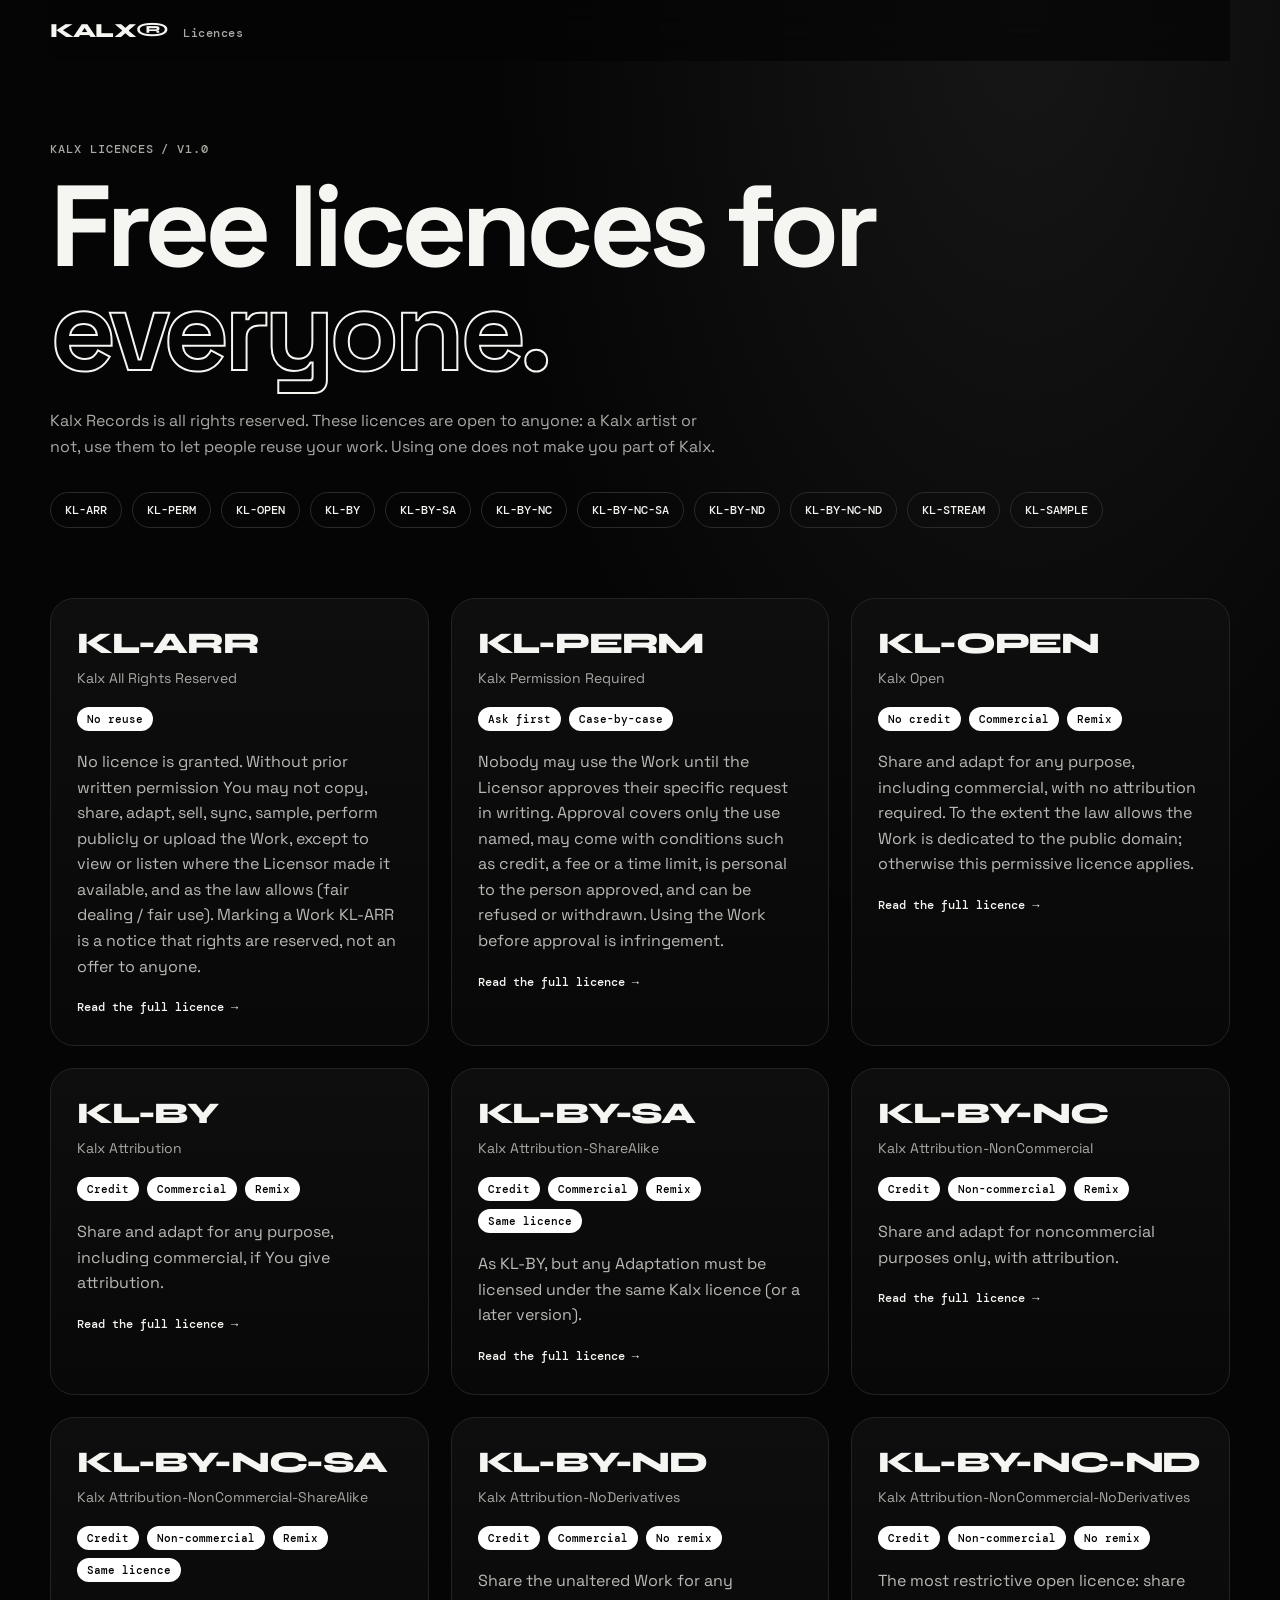
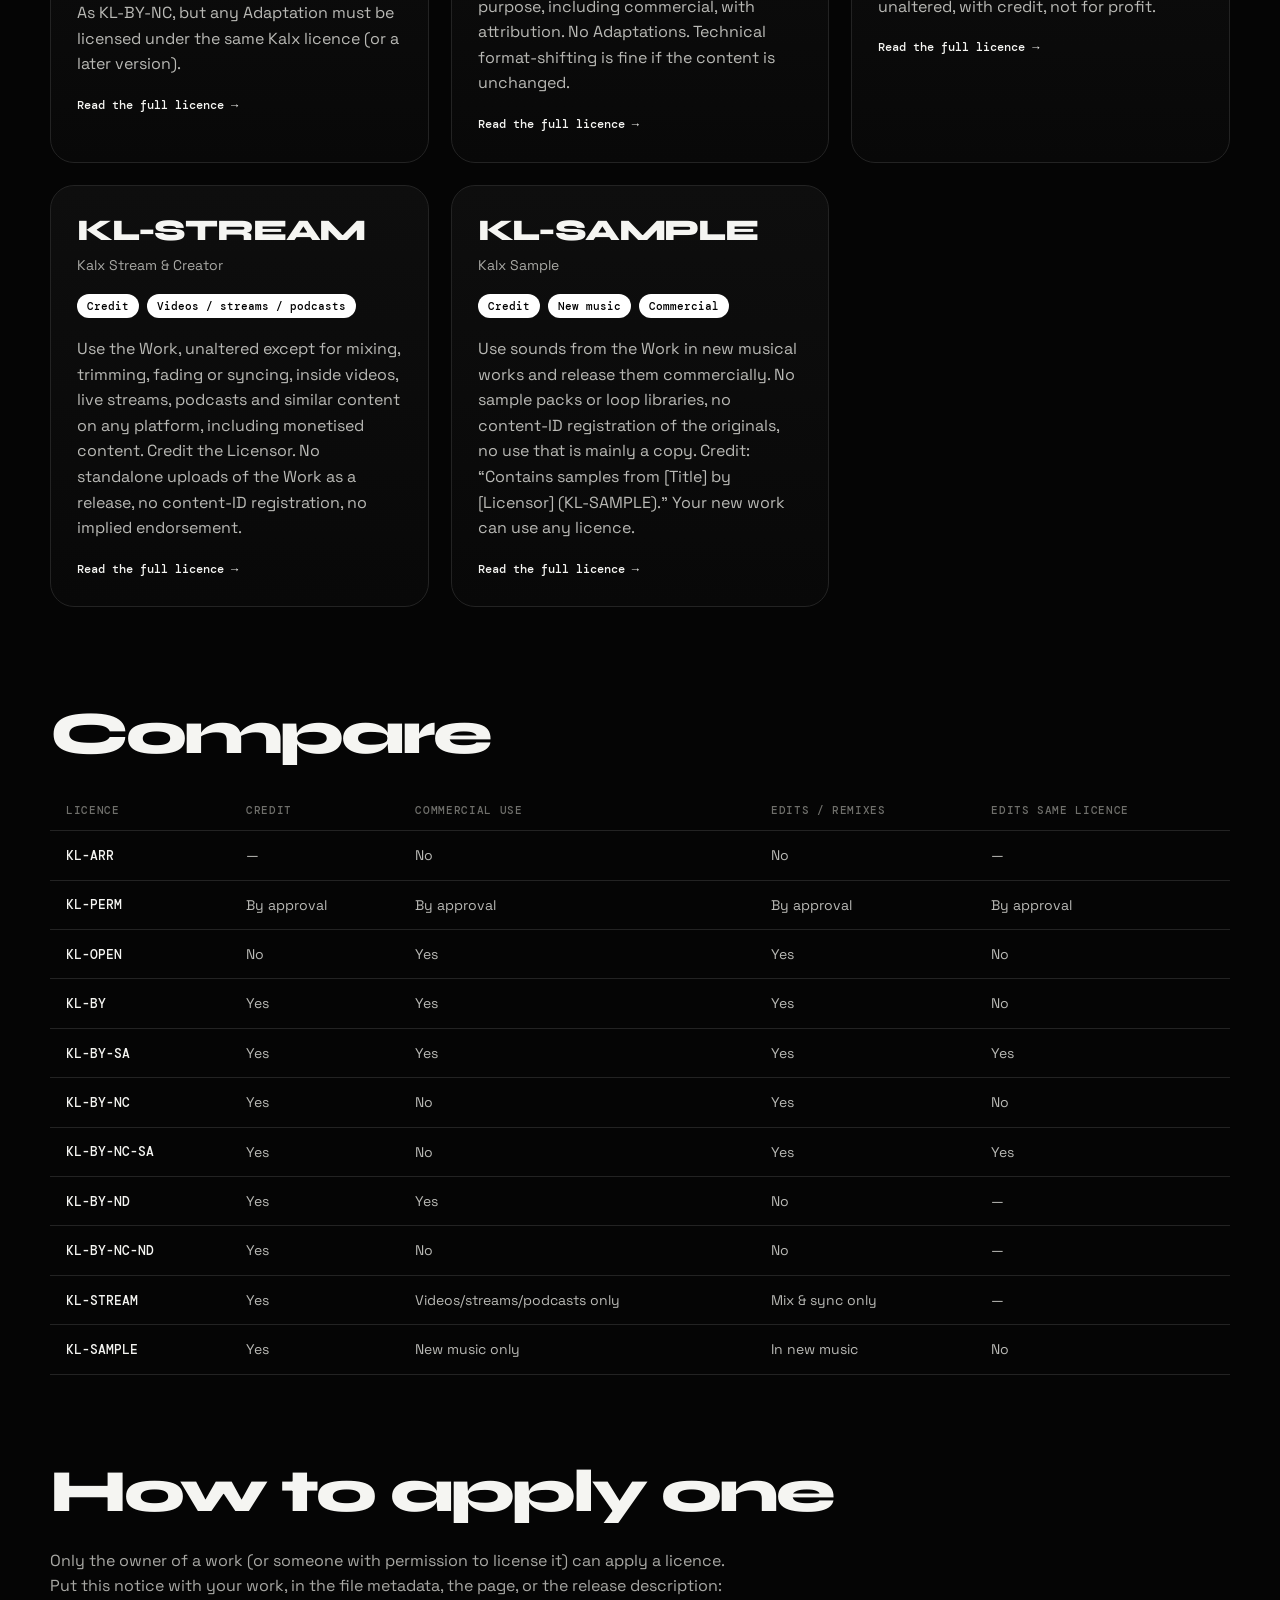
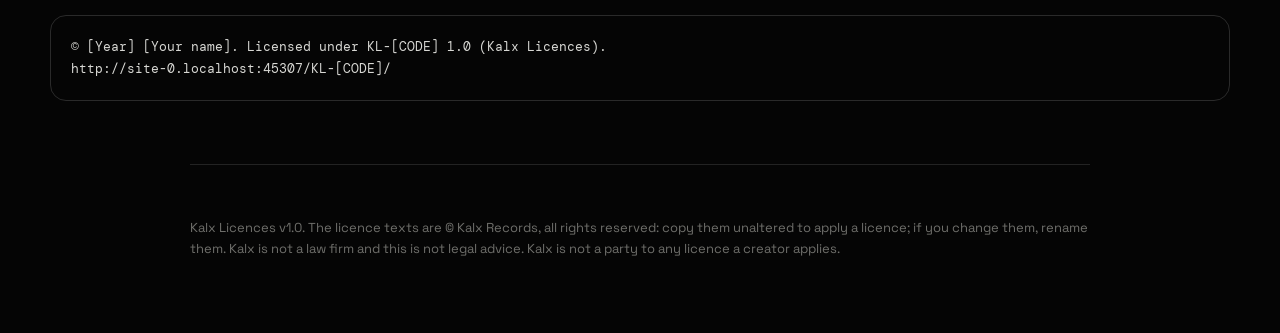
==== index.html @ 7dd25565 "asd" ====
<!doctype html><html lang="en"><head><meta charset="utf-8"><meta name="viewport" content="width=device-width,initial-scale=1"><title>Kalx Licences — free licences anyone can use</title><meta name="description" content="Kalx Licences v1.0: eleven free-to-use licences for music, art and more. Anyone can apply them to their own work."><meta name="theme-color" content="#050505"><link rel="icon" href="data:image/svg+xml,%3Csvg xmlns='http://www.w3.org/2000/svg' viewBox='0 0 32 32'%3E%3Crect width='32' height='32' rx='7' fill='%23050505'/%3E%3Ctext x='16' y='23' font-size='20' font-family='sans-serif' font-weight='800' text-anchor='middle' fill='%23fff'%3EK%3C/text%3E%3C/svg%3E"><link rel="preconnect" href="https://fonts.googleapis.com"><link rel="preconnect" href="https://fonts.gstatic.com" crossorigin><link href="https://fonts.googleapis.com/css2?family=DM+Mono:wght@400;500&family=Space+Grotesk:wght@400;500;700&family=Syne:wght@700;800&display=swap" rel="stylesheet"><link rel="stylesheet" href="style.css"></head><body><header class="nav wrap"><a class="wordmark" href="">KALX<span>®</span> <em>Licences</em></a></header><section class="hero wrap"><p class="eyebrow">Kalx Licences / v1.0</p><h1>Free licences for <em>everyone.</em></h1><p class="lede">Kalx Records is all rights reserved. These licences are open to anyone: a Kalx artist or not, use them to let people reuse your work. Using one does not make you part of Kalx.</p><nav class="chips" aria-label="Licences"><a href="KL-ARR/">KL-ARR</a><a href="KL-PERM/">KL-PERM</a><a href="KL-OPEN/">KL-OPEN</a><a href="KL-BY/">KL-BY</a><a href="KL-BY-SA/">KL-BY-SA</a><a href="KL-BY-NC/">KL-BY-NC</a><a href="KL-BY-NC-SA/">KL-BY-NC-SA</a><a href="KL-BY-ND/">KL-BY-ND</a><a href="KL-BY-NC-ND/">KL-BY-NC-ND</a><a href="KL-STREAM/">KL-STREAM</a><a href="KL-SAMPLE/">KL-SAMPLE</a></nav></section><section class="wrap grid"><a class="card" href="KL-ARR/"><h2>KL-ARR</h2><span class="sub">Kalx All Rights Reserved</span><div class="tags"><span>No reuse</span></div><p>No licence is granted. Without prior written permission You may not copy, share, adapt, sell, sync, sample, perform publicly or upload the Work, except to view or listen where the Licensor made it available, and as the law allows (fair dealing / fair use). Marking a Work KL-ARR is a notice that rights are reserved, not an offer to anyone.</p><span class="open">Read the full licence →</span></a><a class="card" href="KL-PERM/"><h2>KL-PERM</h2><span class="sub">Kalx Permission Required</span><div class="tags"><span>Ask first</span><span>Case-by-case</span></div><p>Nobody may use the Work until the Licensor approves their specific request in writing. Approval covers only the use named, may come with conditions such as credit, a fee or a time limit, is personal to the person approved, and can be refused or withdrawn. Using the Work before approval is infringement.</p><span class="open">Read the full licence →</span></a><a class="card" href="KL-OPEN/"><h2>KL-OPEN</h2><span class="sub">Kalx Open</span><div class="tags"><span>No credit</span><span>Commercial</span><span>Remix</span></div><p>Share and adapt for any purpose, including commercial, with no attribution required. To the extent the law allows the Work is dedicated to the public domain; otherwise this permissive licence applies.</p><span class="open">Read the full licence →</span></a><a class="card" href="KL-BY/"><h2>KL-BY</h2><span class="sub">Kalx Attribution</span><div class="tags"><span>Credit</span><span>Commercial</span><span>Remix</span></div><p>Share and adapt for any purpose, including commercial, if You give attribution.</p><span class="open">Read the full licence →</span></a><a class="card" href="KL-BY-SA/"><h2>KL-BY-SA</h2><span class="sub">Kalx Attribution-ShareAlike</span><div class="tags"><span>Credit</span><span>Commercial</span><span>Remix</span><span>Same licence</span></div><p>As KL-BY, but any Adaptation must be licensed under the same Kalx licence (or a later version).</p><span class="open">Read the full licence →</span></a><a class="card" href="KL-BY-NC/"><h2>KL-BY-NC</h2><span class="sub">Kalx Attribution-NonCommercial</span><div class="tags"><span>Credit</span><span>Non-commercial</span><span>Remix</span></div><p>Share and adapt for noncommercial purposes only, with attribution.</p><span class="open">Read the full licence →</span></a><a class="card" href="KL-BY-NC-SA/"><h2>KL-BY-NC-SA</h2><span class="sub">Kalx Attribution-NonCommercial-ShareAlike</span><div class="tags"><span>Credit</span><span>Non-commercial</span><span>Remix</span><span>Same licence</span></div><p>As KL-BY-NC, but any Adaptation must be licensed under the same Kalx licence (or a later version).</p><span class="open">Read the full licence →</span></a><a class="card" href="KL-BY-ND/"><h2>KL-BY-ND</h2><span class="sub">Kalx Attribution-NoDerivatives</span><div class="tags"><span>Credit</span><span>Commercial</span><span>No remix</span></div><p>Share the unaltered Work for any purpose, including commercial, with attribution. No Adaptations. Technical format-shifting is fine if the content is unchanged.</p><span class="open">Read the full licence →</span></a><a class="card" href="KL-BY-NC-ND/"><h2>KL-BY-NC-ND</h2><span class="sub">Kalx Attribution-NonCommercial-NoDerivatives</span><div class="tags"><span>Credit</span><span>Non-commercial</span><span>No remix</span></div><p>The most restrictive open licence: share unaltered, with credit, not for profit.</p><span class="open">Read the full licence →</span></a><a class="card" href="KL-STREAM/"><h2>KL-STREAM</h2><span class="sub">Kalx Stream &amp; Creator</span><div class="tags"><span>Credit</span><span>Videos / streams / podcasts</span></div><p>Use the Work, unaltered except for mixing, trimming, fading or syncing, inside videos, live streams, podcasts and similar content on any platform, including monetised content. Credit the Licensor. No standalone uploads of the Work as a release, no content-ID registration, no implied endorsement.</p><span class="open">Read the full licence →</span></a><a class="card" href="KL-SAMPLE/"><h2>KL-SAMPLE</h2><span class="sub">Kalx Sample</span><div class="tags"><span>Credit</span><span>New music</span><span>Commercial</span></div><p>Use sounds from the Work in new musical works and release them commercially. No sample packs or loop libraries, no content-ID registration of the originals, no use that is mainly a copy. Credit: “Contains samples from [Title] by [Licensor] (KL-SAMPLE).” Your new work can use any licence.</p><span class="open">Read the full licence →</span></a></section><section class="wrap compare"><h2>Compare</h2><div class="scroll"><table><thead><tr><th>Licence</th><th>Credit</th><th>Commercial use</th><th>Edits / remixes</th><th>Edits same licence</th></tr></thead><tbody><tr><th><a href="KL-ARR/">KL-ARR</a></th><td>—</td><td>No</td><td>No</td><td>—</td></tr><tr><th><a href="KL-PERM/">KL-PERM</a></th><td>By approval</td><td>By approval</td><td>By approval</td><td>By approval</td></tr><tr><th><a href="KL-OPEN/">KL-OPEN</a></th><td>No</td><td>Yes</td><td>Yes</td><td>No</td></tr><tr><th><a href="KL-BY/">KL-BY</a></th><td>Yes</td><td>Yes</td><td>Yes</td><td>No</td></tr><tr><th><a href="KL-BY-SA/">KL-BY-SA</a></th><td>Yes</td><td>Yes</td><td>Yes</td><td>Yes</td></tr><tr><th><a href="KL-BY-NC/">KL-BY-NC</a></th><td>Yes</td><td>No</td><td>Yes</td><td>No</td></tr><tr><th><a href="KL-BY-NC-SA/">KL-BY-NC-SA</a></th><td>Yes</td><td>No</td><td>Yes</td><td>Yes</td></tr><tr><th><a href="KL-BY-ND/">KL-BY-ND</a></th><td>Yes</td><td>Yes</td><td>No</td><td>—</td></tr><tr><th><a href="KL-BY-NC-ND/">KL-BY-NC-ND</a></th><td>Yes</td><td>No</td><td>No</td><td>—</td></tr><tr><th><a href="KL-STREAM/">KL-STREAM</a></th><td>Yes</td><td>Videos/streams/podcasts only</td><td>Mix &amp; sync only</td><td>—</td></tr><tr><th><a href="KL-SAMPLE/">KL-SAMPLE</a></th><td>Yes</td><td>New music only</td><td>In new music</td><td>No</td></tr></tbody></table></div></section><section class="wrap how"><h2>How to apply one</h2><p class="lede">Only the owner of a work (or someone with permission to license it) can apply a licence. Put this notice with your work, in the file metadata, the page, or the release description:</p><pre>© [Year] [Your name]. Licensed under KL-[CODE] 1.0 (Kalx Licences).
<span data-url>https://USERNAME.github.io/kalx/KL-[CODE]/</span></pre></section><footer class="footer wrap"><p>Kalx Licences v1.0. The licence texts are © Kalx Records, all rights reserved: copy them unaltered to apply a licence; if you change them, rename them. Kalx is not a law firm and this is not legal advice. Kalx is not a party to any licence a creator applies.</p></footer><script>if(/^https?:/.test(location.href)){var b=location.origin+location.pathname.replace(/index\.html$/,'').replace(/KL-[^/]*\/$/,'');if(b.slice(-1)!=='/')b+='/';document.querySelectorAll('[data-url]').forEach(function(e){e.textContent=e.textContent.replace('https://USERNAME.github.io/kalx/',b)})}</script></body></html>
---- style.css ----
:root{--bg:#050505;--ink:#f5f5f2;--mut:#a8a8a4;--dim:#6f6f6b;--line:#232323;--f-d:'Syne','Space Grotesk',system-ui,sans-serif;--f-b:'Space Grotesk',system-ui,sans-serif;--f-m:'DM Mono',ui-monospace,monospace}
*{box-sizing:border-box}html{scroll-behavior:smooth;background:var(--bg)}
body{margin:0;background:radial-gradient(60% 40% at 80% 0,rgba(255,255,255,.07),transparent 70%),var(--bg);color:var(--ink);font:16px/1.6 var(--f-b);-webkit-font-smoothing:antialiased}
a{color:inherit;text-decoration:none}::selection{background:#fff;color:#000}:focus-visible{outline:2px solid #fff;outline-offset:3px}
.wrap{width:min(1180px,calc(100% - 48px));margin:0 auto}
.nav{position:sticky;top:0;z-index:40;display:flex;justify-content:space-between;align-items:center;padding:18px 0;background:rgba(5,5,5,.72);backdrop-filter:blur(14px)}
.wordmark{font:800 20px var(--f-d);letter-spacing:-.04em}.wordmark em{font:500 12px var(--f-m);color:var(--mut);margin-left:10px;letter-spacing:.04em;font-style:normal}
.pill{font:500 12px var(--f-m);padding:10px 16px;border:1px solid #333;border-radius:99px;transition:background .3s,color .3s}.pill:hover{background:#fff;color:#000}
.hero{padding:80px 0 30px}
.eyebrow{font:500 12px var(--f-m);letter-spacing:.08em;text-transform:uppercase;color:var(--mut);margin:0}
h1{font:800 clamp(48px,9vw,128px)/.9 var(--f-b);letter-spacing:-.05em;margin:18px 0 26px}
h1 em{color:transparent;-webkit-text-stroke:2px var(--ink);font-style:normal}
.lede{max-width:680px;color:var(--mut)}
.sub{color:var(--mut);margin:0}.sub.big{font-size:20px;margin:-6px 0 18px}
.chips{display:flex;flex-wrap:wrap;gap:10px;margin-top:32px}
.chips a{font:500 12px var(--f-m);padding:9px 14px;border:1px solid #2a2a2a;border-radius:99px;transition:background .3s,color .3s}.chips a:hover{background:#fff;color:#000}
.grid{display:grid;grid-template-columns:repeat(auto-fill,minmax(340px,1fr));gap:22px;padding:40px 0 60px}
.card{display:block;padding:26px;border:1px solid var(--line);border-radius:24px;background:linear-gradient(180deg,#0e0e0e,#080808);transition:border-color .4s,transform .5s cubic-bezier(.2,.8,.2,1)}
.card:hover{border-color:#5a5a5a;transform:translateY(-4px)}
.card h2{font:800 30px var(--f-d);letter-spacing:-.04em;margin:0}.card .sub{display:block;margin-top:6px;font-size:14px}
.card p{color:#b9b9b5;margin:0}.open{display:inline-block;margin-top:20px;font:500 12px var(--f-m)}
.tags{display:flex;flex-wrap:wrap;gap:8px;margin:18px 0}.tags span{font:500 11px var(--f-m);padding:5px 10px;border-radius:99px;background:#fff;color:#000}
.compare,.how{padding:30px 0 50px}.compare h2,.how h2{font:800 clamp(32px,5vw,60px) var(--f-d);letter-spacing:-.05em;margin:0 0 20px}
.scroll{overflow-x:auto}table{width:100%;border-collapse:collapse;font-size:14px}th,td{text-align:left;padding:13px 16px;border-bottom:1px solid var(--line);white-space:nowrap}
thead th{font:500 11px var(--f-m);color:var(--dim);text-transform:uppercase;letter-spacing:.06em}tbody th{font:500 13px var(--f-m)}td{color:#b9b9b5}tbody tr:hover{background:#0d0d0d}
pre{padding:20px;border:1px solid #2a2a2a;border-radius:16px;overflow-x:auto;font:13px/1.7 var(--f-m);color:#d8d8d4;white-space:pre-wrap;word-break:break-word}
.plain{margin:26px 0;padding:22px 26px;border:1px solid #2a2a2a;border-radius:20px;max-width:720px;background:#0b0b0b}.plain p{margin:8px 0 0;color:#d8d8d4}
.doc{display:grid;grid-template-columns:250px 1fr;gap:70px;padding:30px 0 90px;align-items:start}
.toc{position:sticky;top:90px;display:flex;flex-direction:column;gap:2px;font-size:13px}.toc a{padding:9px 12px;border-radius:10px;color:#8c8c88;transition:background .3s,color .3s}.toc a:hover{background:#151515;color:#fff}
.body section{padding:40px 0;border-top:1px solid #1f1f1f;scroll-margin-top:90px}
.body h2{display:flex;gap:16px;align-items:baseline;font:800 clamp(24px,3vw,36px) var(--f-d);letter-spacing:-.04em;margin:0 0 20px}.body h2 span{font:500 13px var(--f-m);color:var(--dim)}
.body ol{list-style:none;padding:0;margin:0}.body li{position:relative;padding-left:52px;margin:0 0 18px;color:#b9b9b5;line-height:1.75;font-size:15.5px}
.body li::before{content:attr(data-n);position:absolute;left:0;top:2px;font:500 12px var(--f-m);color:var(--dim)}
.apply{padding-top:40px;border-top:1px solid #1f1f1f}.apply h3{margin:0 0 14px}
.footer{padding:40px 0 60px;border-top:1px solid var(--line);color:var(--dim);font-size:13px;max-width:900px}
@media(max-width:900px){.doc{grid-template-columns:1fr;gap:20px}.toc{position:static;flex-direction:row;flex-wrap:wrap;gap:6px}.body li{padding:20px 0 0}.body li::before{top:0}h1 em{-webkit-text-stroke:1.5px var(--ink)}}
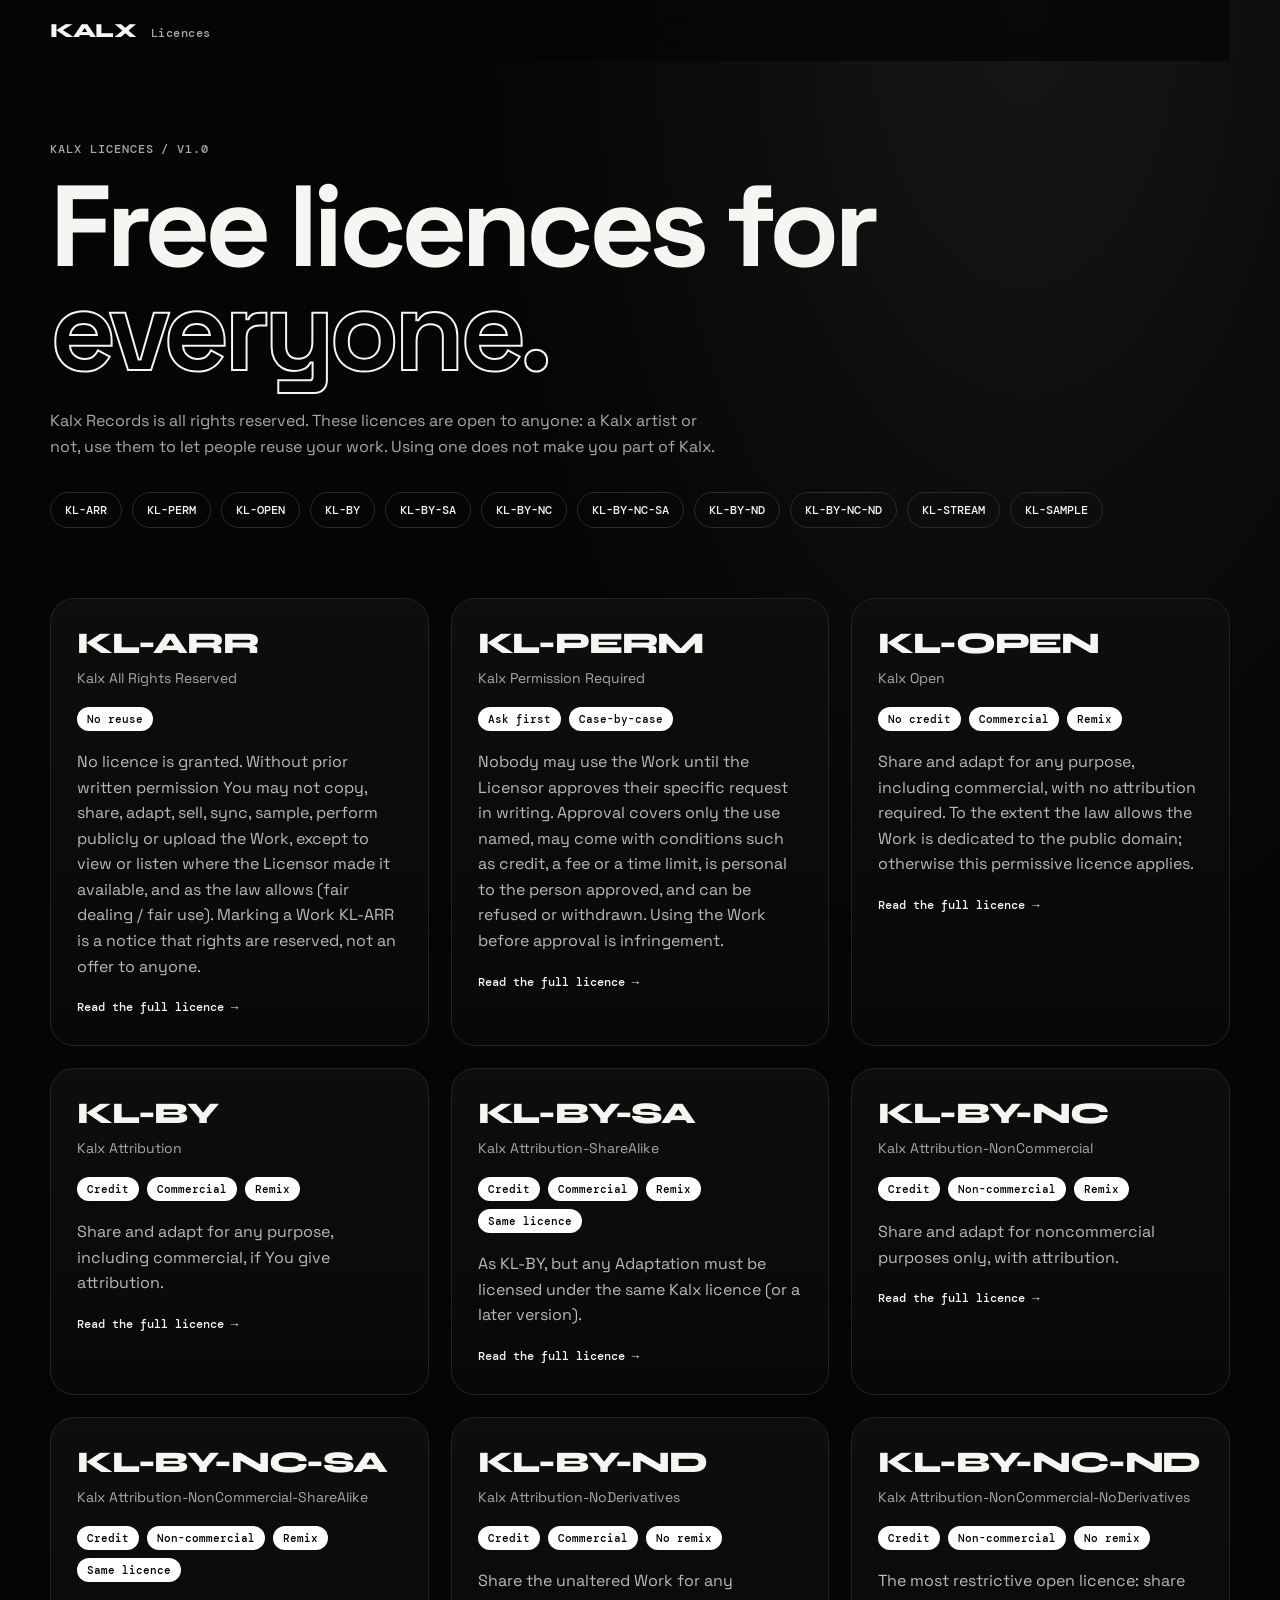
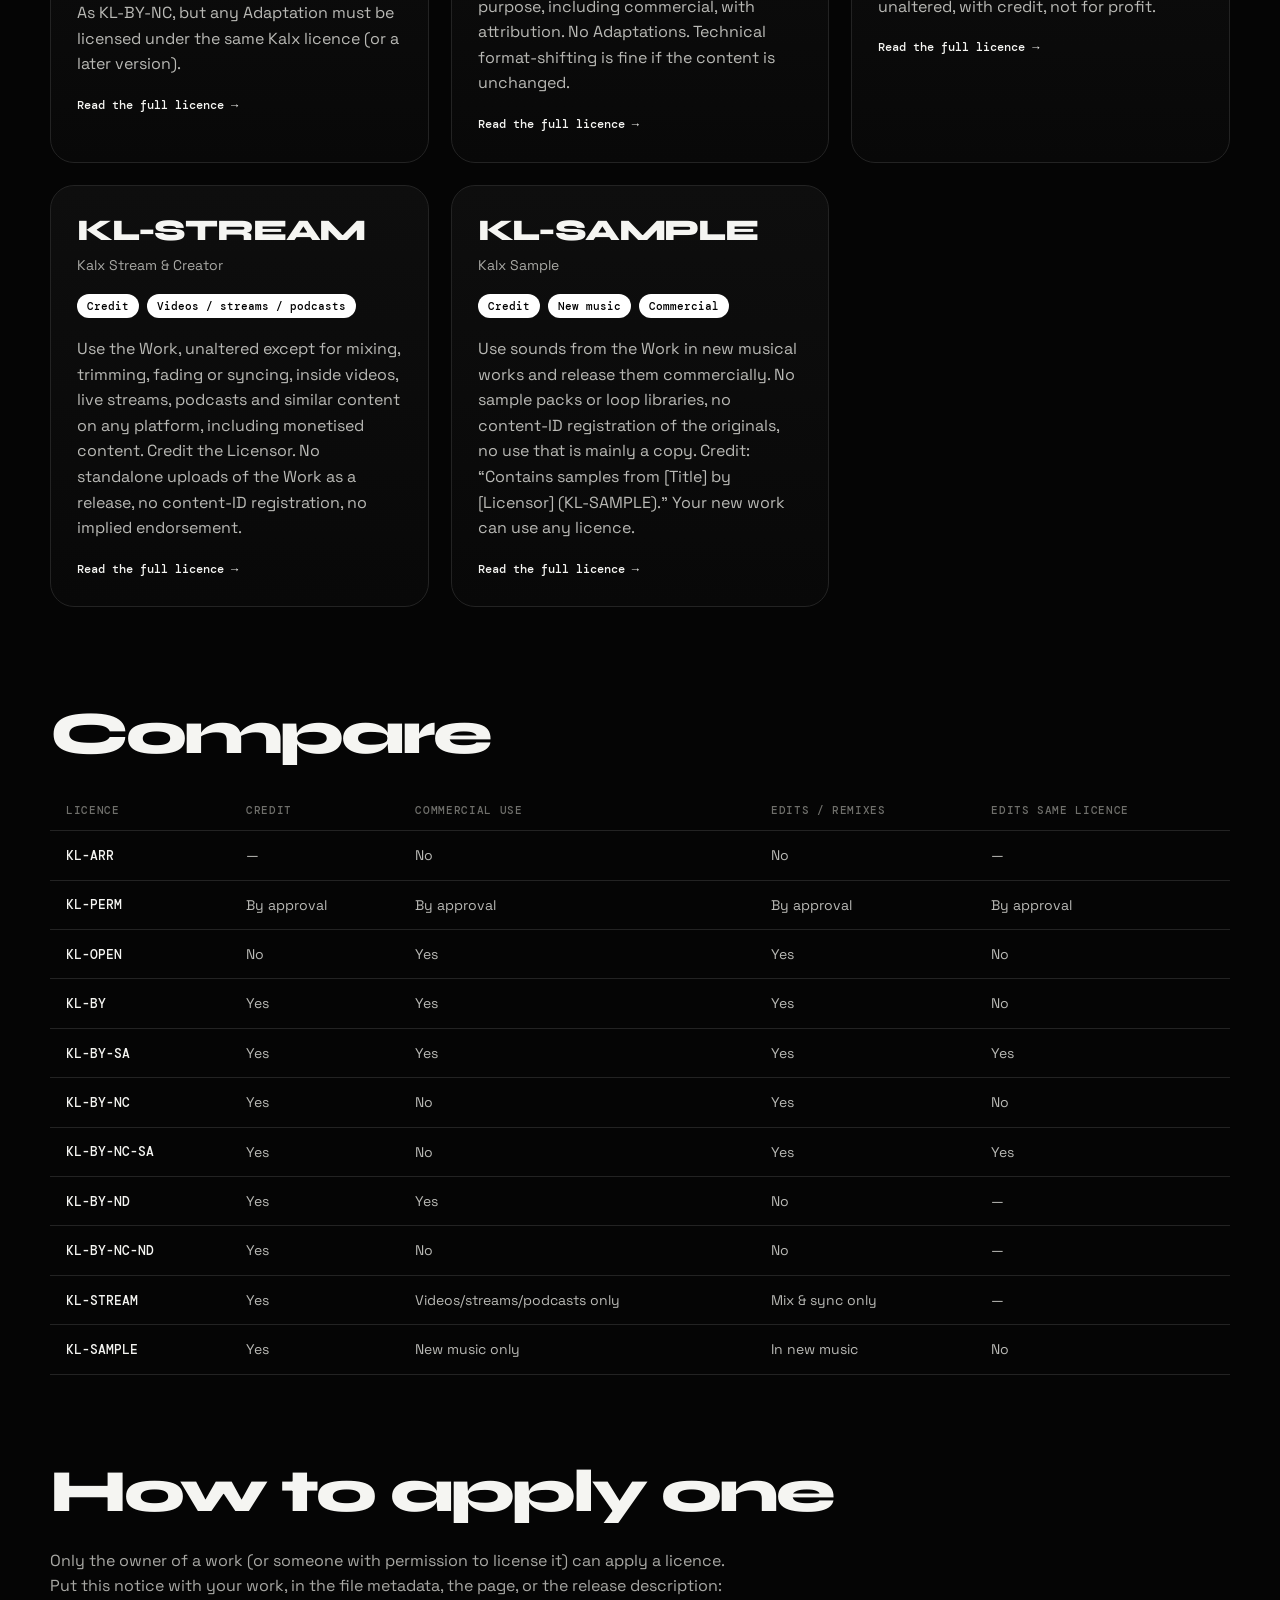
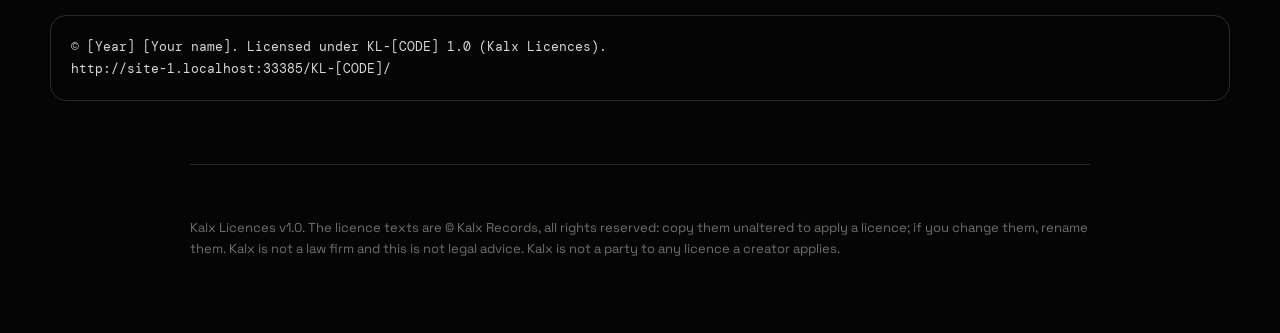
==== commit bcd05d7b: "asd" ====
--- a/index.html
+++ b/index.html
@@ -1,2 +1,2 @@
-<!doctype html><html lang="en"><head><meta charset="utf-8"><meta name="viewport" content="width=device-width,initial-scale=1"><title>Kalx Licences — free licences anyone can use</title><meta name="description" content="Kalx Licences v1.0: eleven free-to-use licences for music, art and more. Anyone can apply them to their own work."><meta name="theme-color" content="#050505"><link rel="icon" href="data:image/svg+xml,%3Csvg xmlns='http://www.w3.org/2000/svg' viewBox='0 0 32 32'%3E%3Crect width='32' height='32' rx='7' fill='%23050505'/%3E%3Ctext x='16' y='23' font-size='20' font-family='sans-serif' font-weight='800' text-anchor='middle' fill='%23fff'%3EK%3C/text%3E%3C/svg%3E"><link rel="preconnect" href="https://fonts.googleapis.com"><link rel="preconnect" href="https://fonts.gstatic.com" crossorigin><link href="https://fonts.googleapis.com/css2?family=DM+Mono:wght@400;500&family=Space+Grotesk:wght@400;500;700&family=Syne:wght@700;800&display=swap" rel="stylesheet"><link rel="stylesheet" href="style.css"></head><body><header class="nav wrap"><a class="wordmark" href="">KALX<span>®</span> <em>Licences</em></a></header><section class="hero wrap"><p class="eyebrow">Kalx Licences / v1.0</p><h1>Free licences for <em>everyone.</em></h1><p class="lede">Kalx Records is all rights reserved. These licences are open to anyone: a Kalx artist or not, use them to let people reuse your work. Using one does not make you part of Kalx.</p><nav class="chips" aria-label="Licences"><a href="KL-ARR/">KL-ARR</a><a href="KL-PERM/">KL-PERM</a><a href="KL-OPEN/">KL-OPEN</a><a href="KL-BY/">KL-BY</a><a href="KL-BY-SA/">KL-BY-SA</a><a href="KL-BY-NC/">KL-BY-NC</a><a href="KL-BY-NC-SA/">KL-BY-NC-SA</a><a href="KL-BY-ND/">KL-BY-ND</a><a href="KL-BY-NC-ND/">KL-BY-NC-ND</a><a href="KL-STREAM/">KL-STREAM</a><a href="KL-SAMPLE/">KL-SAMPLE</a></nav></section><section class="wrap grid"><a class="card" href="KL-ARR/"><h2>KL-ARR</h2><span class="sub">Kalx All Rights Reserved</span><div class="tags"><span>No reuse</span></div><p>No licence is granted. Without prior written permission You may not copy, share, adapt, sell, sync, sample, perform publicly or upload the Work, except to view or listen where the Licensor made it available, and as the law allows (fair dealing / fair use). Marking a Work KL-ARR is a notice that rights are reserved, not an offer to anyone.</p><span class="open">Read the full licence →</span></a><a class="card" href="KL-PERM/"><h2>KL-PERM</h2><span class="sub">Kalx Permission Required</span><div class="tags"><span>Ask first</span><span>Case-by-case</span></div><p>Nobody may use the Work until the Licensor approves their specific request in writing. Approval covers only the use named, may come with conditions such as credit, a fee or a time limit, is personal to the person approved, and can be refused or withdrawn. Using the Work before approval is infringement.</p><span class="open">Read the full licence →</span></a><a class="card" href="KL-OPEN/"><h2>KL-OPEN</h2><span class="sub">Kalx Open</span><div class="tags"><span>No credit</span><span>Commercial</span><span>Remix</span></div><p>Share and adapt for any purpose, including commercial, with no attribution required. To the extent the law allows the Work is dedicated to the public domain; otherwise this permissive licence applies.</p><span class="open">Read the full licence →</span></a><a class="card" href="KL-BY/"><h2>KL-BY</h2><span class="sub">Kalx Attribution</span><div class="tags"><span>Credit</span><span>Commercial</span><span>Remix</span></div><p>Share and adapt for any purpose, including commercial, if You give attribution.</p><span class="open">Read the full licence →</span></a><a class="card" href="KL-BY-SA/"><h2>KL-BY-SA</h2><span class="sub">Kalx Attribution-ShareAlike</span><div class="tags"><span>Credit</span><span>Commercial</span><span>Remix</span><span>Same licence</span></div><p>As KL-BY, but any Adaptation must be licensed under the same Kalx licence (or a later version).</p><span class="open">Read the full licence →</span></a><a class="card" href="KL-BY-NC/"><h2>KL-BY-NC</h2><span class="sub">Kalx Attribution-NonCommercial</span><div class="tags"><span>Credit</span><span>Non-commercial</span><span>Remix</span></div><p>Share and adapt for noncommercial purposes only, with attribution.</p><span class="open">Read the full licence →</span></a><a class="card" href="KL-BY-NC-SA/"><h2>KL-BY-NC-SA</h2><span class="sub">Kalx Attribution-NonCommercial-ShareAlike</span><div class="tags"><span>Credit</span><span>Non-commercial</span><span>Remix</span><span>Same licence</span></div><p>As KL-BY-NC, but any Adaptation must be licensed under the same Kalx licence (or a later version).</p><span class="open">Read the full licence →</span></a><a class="card" href="KL-BY-ND/"><h2>KL-BY-ND</h2><span class="sub">Kalx Attribution-NoDerivatives</span><div class="tags"><span>Credit</span><span>Commercial</span><span>No remix</span></div><p>Share the unaltered Work for any purpose, including commercial, with attribution. No Adaptations. Technical format-shifting is fine if the content is unchanged.</p><span class="open">Read the full licence →</span></a><a class="card" href="KL-BY-NC-ND/"><h2>KL-BY-NC-ND</h2><span class="sub">Kalx Attribution-NonCommercial-NoDerivatives</span><div class="tags"><span>Credit</span><span>Non-commercial</span><span>No remix</span></div><p>The most restrictive open licence: share unaltered, with credit, not for profit.</p><span class="open">Read the full licence →</span></a><a class="card" href="KL-STREAM/"><h2>KL-STREAM</h2><span class="sub">Kalx Stream &amp; Creator</span><div class="tags"><span>Credit</span><span>Videos / streams / podcasts</span></div><p>Use the Work, unaltered except for mixing, trimming, fading or syncing, inside videos, live streams, podcasts and similar content on any platform, including monetised content. Credit the Licensor. No standalone uploads of the Work as a release, no content-ID registration, no implied endorsement.</p><span class="open">Read the full licence →</span></a><a class="card" href="KL-SAMPLE/"><h2>KL-SAMPLE</h2><span class="sub">Kalx Sample</span><div class="tags"><span>Credit</span><span>New music</span><span>Commercial</span></div><p>Use sounds from the Work in new musical works and release them commercially. No sample packs or loop libraries, no content-ID registration of the originals, no use that is mainly a copy. Credit: “Contains samples from [Title] by [Licensor] (KL-SAMPLE).” Your new work can use any licence.</p><span class="open">Read the full licence →</span></a></section><section class="wrap compare"><h2>Compare</h2><div class="scroll"><table><thead><tr><th>Licence</th><th>Credit</th><th>Commercial use</th><th>Edits / remixes</th><th>Edits same licence</th></tr></thead><tbody><tr><th><a href="KL-ARR/">KL-ARR</a></th><td>—</td><td>No</td><td>No</td><td>—</td></tr><tr><th><a href="KL-PERM/">KL-PERM</a></th><td>By approval</td><td>By approval</td><td>By approval</td><td>By approval</td></tr><tr><th><a href="KL-OPEN/">KL-OPEN</a></th><td>No</td><td>Yes</td><td>Yes</td><td>No</td></tr><tr><th><a href="KL-BY/">KL-BY</a></th><td>Yes</td><td>Yes</td><td>Yes</td><td>No</td></tr><tr><th><a href="KL-BY-SA/">KL-BY-SA</a></th><td>Yes</td><td>Yes</td><td>Yes</td><td>Yes</td></tr><tr><th><a href="KL-BY-NC/">KL-BY-NC</a></th><td>Yes</td><td>No</td><td>Yes</td><td>No</td></tr><tr><th><a href="KL-BY-NC-SA/">KL-BY-NC-SA</a></th><td>Yes</td><td>No</td><td>Yes</td><td>Yes</td></tr><tr><th><a href="KL-BY-ND/">KL-BY-ND</a></th><td>Yes</td><td>Yes</td><td>No</td><td>—</td></tr><tr><th><a href="KL-BY-NC-ND/">KL-BY-NC-ND</a></th><td>Yes</td><td>No</td><td>No</td><td>—</td></tr><tr><th><a href="KL-STREAM/">KL-STREAM</a></th><td>Yes</td><td>Videos/streams/podcasts only</td><td>Mix &amp; sync only</td><td>—</td></tr><tr><th><a href="KL-SAMPLE/">KL-SAMPLE</a></th><td>Yes</td><td>New music only</td><td>In new music</td><td>No</td></tr></tbody></table></div></section><section class="wrap how"><h2>How to apply one</h2><p class="lede">Only the owner of a work (or someone with permission to license it) can apply a licence. Put this notice with your work, in the file metadata, the page, or the release description:</p><pre>© [Year] [Your name]. Licensed under KL-[CODE] 1.0 (Kalx Licences).
+<!doctype html><html lang="en"><head><meta charset="utf-8"><meta name="viewport" content="width=device-width,initial-scale=1"><title>Kalx Licences — free licences anyone can use</title><meta name="description" content="Kalx Licences v1.0: eleven free-to-use licences for music, art and more. Anyone can apply them to their own work."><meta name="theme-color" content="#050505"><link rel="icon" href="data:image/svg+xml,%3Csvg xmlns='http://www.w3.org/2000/svg' viewBox='0 0 32 32'%3E%3Crect width='32' height='32' rx='7' fill='%23050505'/%3E%3Ctext x='16' y='23' font-size='20' font-family='sans-serif' font-weight='800' text-anchor='middle' fill='%23fff'%3EK%3C/text%3E%3C/svg%3E"><link rel="preconnect" href="https://fonts.googleapis.com"><link rel="preconnect" href="https://fonts.gstatic.com" crossorigin><link href="https://fonts.googleapis.com/css2?family=DM+Mono:wght@400;500&family=Space+Grotesk:wght@400;500;700&family=Syne:wght@700;800&display=swap" rel="stylesheet"><link rel="stylesheet" href="style.css"></head><body><header class="nav wrap"><a class="wordmark" href="">KALX <em>Licences</em></a></header><section class="hero wrap"><p class="eyebrow">Kalx Licences / v1.0</p><h1>Free licences for <em>everyone.</em></h1><p class="lede">Kalx Records is all rights reserved. These licences are open to anyone: a Kalx artist or not, use them to let people reuse your work. Using one does not make you part of Kalx.</p><nav class="chips" aria-label="Licences"><a href="KL-ARR/">KL-ARR</a><a href="KL-PERM/">KL-PERM</a><a href="KL-OPEN/">KL-OPEN</a><a href="KL-BY/">KL-BY</a><a href="KL-BY-SA/">KL-BY-SA</a><a href="KL-BY-NC/">KL-BY-NC</a><a href="KL-BY-NC-SA/">KL-BY-NC-SA</a><a href="KL-BY-ND/">KL-BY-ND</a><a href="KL-BY-NC-ND/">KL-BY-NC-ND</a><a href="KL-STREAM/">KL-STREAM</a><a href="KL-SAMPLE/">KL-SAMPLE</a></nav></section><section class="wrap grid"><a class="card" href="KL-ARR/"><h2>KL-ARR</h2><span class="sub">Kalx All Rights Reserved</span><div class="tags"><span>No reuse</span></div><p>No licence is granted. Without prior written permission You may not copy, share, adapt, sell, sync, sample, perform publicly or upload the Work, except to view or listen where the Licensor made it available, and as the law allows (fair dealing / fair use). Marking a Work KL-ARR is a notice that rights are reserved, not an offer to anyone.</p><span class="open">Read the full licence →</span></a><a class="card" href="KL-PERM/"><h2>KL-PERM</h2><span class="sub">Kalx Permission Required</span><div class="tags"><span>Ask first</span><span>Case-by-case</span></div><p>Nobody may use the Work until the Licensor approves their specific request in writing. Approval covers only the use named, may come with conditions such as credit, a fee or a time limit, is personal to the person approved, and can be refused or withdrawn. Using the Work before approval is infringement.</p><span class="open">Read the full licence →</span></a><a class="card" href="KL-OPEN/"><h2>KL-OPEN</h2><span class="sub">Kalx Open</span><div class="tags"><span>No credit</span><span>Commercial</span><span>Remix</span></div><p>Share and adapt for any purpose, including commercial, with no attribution required. To the extent the law allows the Work is dedicated to the public domain; otherwise this permissive licence applies.</p><span class="open">Read the full licence →</span></a><a class="card" href="KL-BY/"><h2>KL-BY</h2><span class="sub">Kalx Attribution</span><div class="tags"><span>Credit</span><span>Commercial</span><span>Remix</span></div><p>Share and adapt for any purpose, including commercial, if You give attribution.</p><span class="open">Read the full licence →</span></a><a class="card" href="KL-BY-SA/"><h2>KL-BY-SA</h2><span class="sub">Kalx Attribution-ShareAlike</span><div class="tags"><span>Credit</span><span>Commercial</span><span>Remix</span><span>Same licence</span></div><p>As KL-BY, but any Adaptation must be licensed under the same Kalx licence (or a later version).</p><span class="open">Read the full licence →</span></a><a class="card" href="KL-BY-NC/"><h2>KL-BY-NC</h2><span class="sub">Kalx Attribution-NonCommercial</span><div class="tags"><span>Credit</span><span>Non-commercial</span><span>Remix</span></div><p>Share and adapt for noncommercial purposes only, with attribution.</p><span class="open">Read the full licence →</span></a><a class="card" href="KL-BY-NC-SA/"><h2>KL-BY-NC-SA</h2><span class="sub">Kalx Attribution-NonCommercial-ShareAlike</span><div class="tags"><span>Credit</span><span>Non-commercial</span><span>Remix</span><span>Same licence</span></div><p>As KL-BY-NC, but any Adaptation must be licensed under the same Kalx licence (or a later version).</p><span class="open">Read the full licence →</span></a><a class="card" href="KL-BY-ND/"><h2>KL-BY-ND</h2><span class="sub">Kalx Attribution-NoDerivatives</span><div class="tags"><span>Credit</span><span>Commercial</span><span>No remix</span></div><p>Share the unaltered Work for any purpose, including commercial, with attribution. No Adaptations. Technical format-shifting is fine if the content is unchanged.</p><span class="open">Read the full licence →</span></a><a class="card" href="KL-BY-NC-ND/"><h2>KL-BY-NC-ND</h2><span class="sub">Kalx Attribution-NonCommercial-NoDerivatives</span><div class="tags"><span>Credit</span><span>Non-commercial</span><span>No remix</span></div><p>The most restrictive open licence: share unaltered, with credit, not for profit.</p><span class="open">Read the full licence →</span></a><a class="card" href="KL-STREAM/"><h2>KL-STREAM</h2><span class="sub">Kalx Stream &amp; Creator</span><div class="tags"><span>Credit</span><span>Videos / streams / podcasts</span></div><p>Use the Work, unaltered except for mixing, trimming, fading or syncing, inside videos, live streams, podcasts and similar content on any platform, including monetised content. Credit the Licensor. No standalone uploads of the Work as a release, no content-ID registration, no implied endorsement.</p><span class="open">Read the full licence →</span></a><a class="card" href="KL-SAMPLE/"><h2>KL-SAMPLE</h2><span class="sub">Kalx Sample</span><div class="tags"><span>Credit</span><span>New music</span><span>Commercial</span></div><p>Use sounds from the Work in new musical works and release them commercially. No sample packs or loop libraries, no content-ID registration of the originals, no use that is mainly a copy. Credit: “Contains samples from [Title] by [Licensor] (KL-SAMPLE).” Your new work can use any licence.</p><span class="open">Read the full licence →</span></a></section><section class="wrap compare"><h2>Compare</h2><div class="scroll"><table><thead><tr><th>Licence</th><th>Credit</th><th>Commercial use</th><th>Edits / remixes</th><th>Edits same licence</th></tr></thead><tbody><tr><th><a href="KL-ARR/">KL-ARR</a></th><td>—</td><td>No</td><td>No</td><td>—</td></tr><tr><th><a href="KL-PERM/">KL-PERM</a></th><td>By approval</td><td>By approval</td><td>By approval</td><td>By approval</td></tr><tr><th><a href="KL-OPEN/">KL-OPEN</a></th><td>No</td><td>Yes</td><td>Yes</td><td>No</td></tr><tr><th><a href="KL-BY/">KL-BY</a></th><td>Yes</td><td>Yes</td><td>Yes</td><td>No</td></tr><tr><th><a href="KL-BY-SA/">KL-BY-SA</a></th><td>Yes</td><td>Yes</td><td>Yes</td><td>Yes</td></tr><tr><th><a href="KL-BY-NC/">KL-BY-NC</a></th><td>Yes</td><td>No</td><td>Yes</td><td>No</td></tr><tr><th><a href="KL-BY-NC-SA/">KL-BY-NC-SA</a></th><td>Yes</td><td>No</td><td>Yes</td><td>Yes</td></tr><tr><th><a href="KL-BY-ND/">KL-BY-ND</a></th><td>Yes</td><td>Yes</td><td>No</td><td>—</td></tr><tr><th><a href="KL-BY-NC-ND/">KL-BY-NC-ND</a></th><td>Yes</td><td>No</td><td>No</td><td>—</td></tr><tr><th><a href="KL-STREAM/">KL-STREAM</a></th><td>Yes</td><td>Videos/streams/podcasts only</td><td>Mix &amp; sync only</td><td>—</td></tr><tr><th><a href="KL-SAMPLE/">KL-SAMPLE</a></th><td>Yes</td><td>New music only</td><td>In new music</td><td>No</td></tr></tbody></table></div></section><section class="wrap how"><h2>How to apply one</h2><p class="lede">Only the owner of a work (or someone with permission to license it) can apply a licence. Put this notice with your work, in the file metadata, the page, or the release description:</p><pre>© [Year] [Your name]. Licensed under KL-[CODE] 1.0 (Kalx Licences).
 <span data-url>https://USERNAME.github.io/kalx/KL-[CODE]/</span></pre></section><footer class="footer wrap"><p>Kalx Licences v1.0. The licence texts are © Kalx Records, all rights reserved: copy them unaltered to apply a licence; if you change them, rename them. Kalx is not a law firm and this is not legal advice. Kalx is not a party to any licence a creator applies.</p></footer><script>if(/^https?:/.test(location.href)){var b=location.origin+location.pathname.replace(/index\.html$/,'').replace(/KL-[^/]*\/$/,'');if(b.slice(-1)!=='/')b+='/';document.querySelectorAll('[data-url]').forEach(function(e){e.textContent=e.textContent.replace('https://USERNAME.github.io/kalx/',b)})}</script></body></html>
